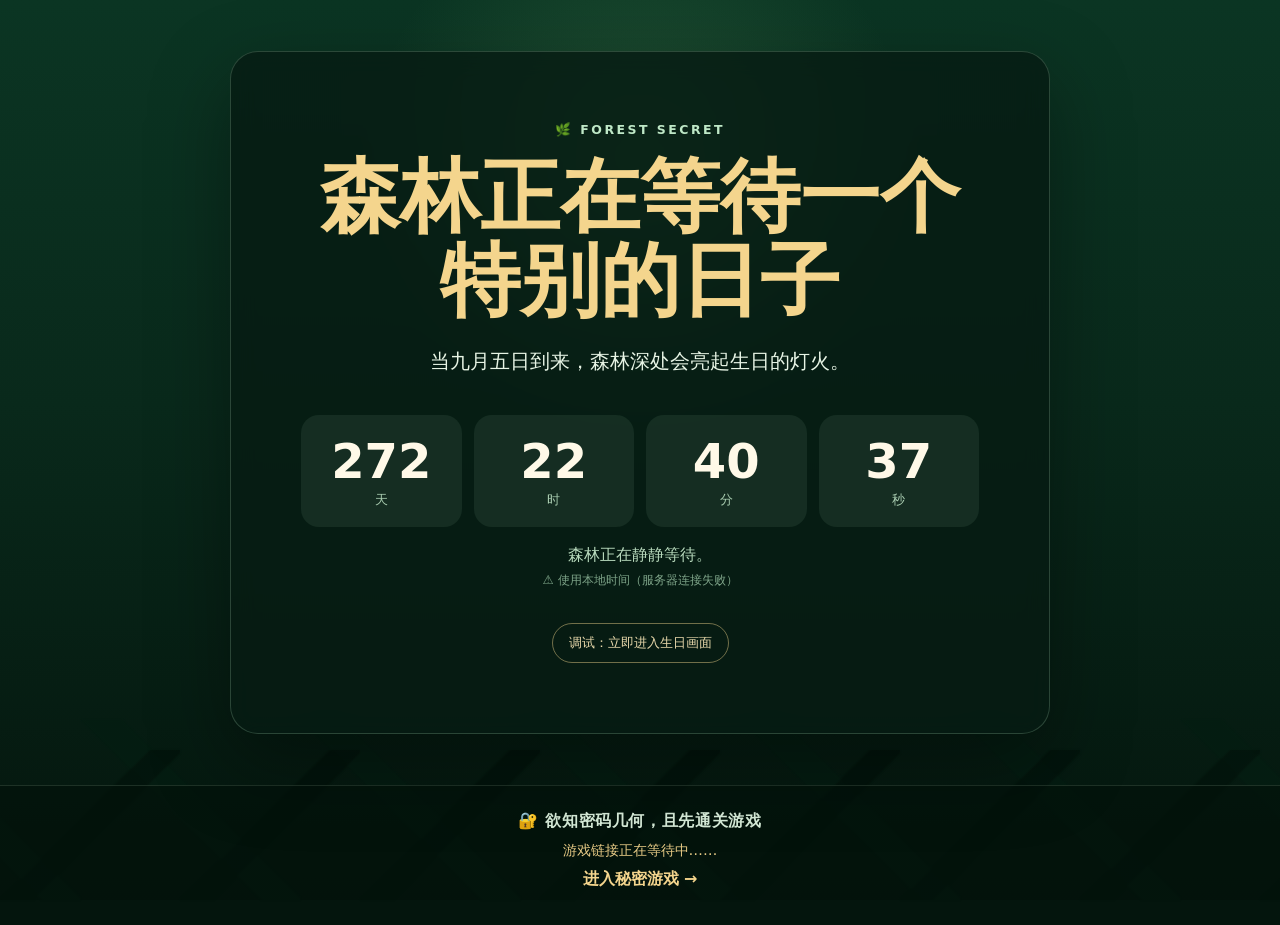
==== index.html @ 9b29046d "init" ====
<!doctype html>
<html lang="zh-CN">
<head>
  <meta charset="utf-8">
  <meta name="viewport" content="width=device-width, initial-scale=1">
  <title>森林里的生日秘密</title>
  <link rel="stylesheet" href="style.css">
</head>
<body>
  <div class="forest-bg"></div>

  <main class="scene">
    <section id="countdownScreen" class="card">
      <div class="badge">🌿 FOREST SECRET</div>
      <h1>森林正在等待一个特别的日子</h1>
      <p class="lead">当九月五日到来，森林深处会亮起生日的灯火。</p>

      <div class="countdown" aria-live="polite">
        <div><strong id="days">--</strong><span>天</span></div>
        <div><strong id="hours">--</strong><span>时</span></div>
        <div><strong id="minutes">--</strong><span>分</span></div>
        <div><strong id="seconds">--</strong><span>秒</span></div>
      </div>

      <p id="status" class="status">正在等待时间服务器……</p>
      <p id="apiStatus" class="api-status">正在连接网络时间服务</p>

      <!-- 删除调试功能时：把下面这个 button 整行删除即可 -->
      <button id="debugBtn" class="debug-btn" type="button">
        调试：立即进入生日画面
      </button>
    </section>

    <section id="birthdayScreen" class="card birthday hidden">
      <div class="fireflies" aria-hidden="true">✦　·　✧　　·　✦　·　✧</div>
      <div class="badge">🎂 HAPPY BIRTHDAY</div>
      <h1>生日快乐！</h1>
      <p class="hero-text">
        愿你走过的每一片森林，都有阳光、微风与藏在树叶间的惊喜。
      </p>
      <div class="lantern">🎂</div>
      <p>今天，森林为你亮起灯火。</p>

      <!-- 删除调试功能时：这个 button 也一起删除 -->
      <button id="backBtn" class="debug-btn" type="button">
        返回倒计时（调试）
      </button>
    </section>
  </main>

  <footer id="secretFooter">
    <div class="secret-hint">
      <span class="secret-title">🔐 欲知密码几何，且先通关游戏</span>
      <span class="secret-loading">
        游戏链接正在等待中……
      </span>
      <!-- 生日当天 JS 才会移除 hidden，让链接出现 -->
      <a id="secretLink" class="secret-link hidden" href="game.html">
        进入秘密游戏 →
      </a>
    </div>
  </footer>

  <script src="script.js"></script>
</body>
</html>
---- style.css ----
:root{
  --deep:#071c13;
  --forest:#0d3b27;
  --leaf:#1f6b45;
  --mint:#bfe8c7;
  --gold:#f4d58d;
  --cream:#fff9e8;
  --glass:rgba(7,28,19,.82);
}
*{box-sizing:border-box}
html,body{margin:0;min-height:100%;font-family:system-ui,-apple-system,"Segoe UI","PingFang SC","Microsoft YaHei",sans-serif}
body{color:var(--cream);background:var(--deep);overflow-x:hidden}
.forest-bg{
  position:fixed;inset:0;z-index:-2;
  background:
    radial-gradient(circle at 50% 18%,rgba(101,173,104,.25),transparent 28%),
    linear-gradient(180deg,#0b3523 0%,#09291b 45%,#04150d 100%);
}
.forest-bg:before,.forest-bg:after{
  content:"";position:absolute;inset:auto 0 0;height:48%;
  background:
    linear-gradient(135deg,transparent 45%,rgba(3,20,12,.9) 46% 55%,transparent 56%) 0 100%/180px 150px repeat-x,
    linear-gradient(45deg,transparent 45%,rgba(5,29,18,.95) 46% 55%,transparent 56%) 80px 100%/220px 180px repeat-x;
  opacity:.9;
}
.forest-bg:after{height:72%;opacity:.28;filter:blur(1px)}
.scene{min-height:calc(100vh - 115px);display:grid;place-items:center;padding:40px 18px}
.card{
  width:min(820px,94vw);padding:clamp(30px,6vw,70px);text-align:center;
  border:1px solid rgba(191,232,199,.2);border-radius:28px;
  background:var(--glass);backdrop-filter:blur(12px);
  box-shadow:0 30px 80px rgba(0,0,0,.35);
}
.badge{letter-spacing:.2em;color:var(--mint);font-size:.78rem;font-weight:700}
h1{font-family:Georgia,"Times New Roman",serif;font-size:clamp(2.2rem,7vw,5rem);line-height:1.05;margin:18px 0;color:var(--gold)}
.lead,.hero-text{font-size:clamp(1rem,2vw,1.25rem);line-height:1.8;color:#e7f4e5}
.countdown{display:grid;grid-template-columns:repeat(4,1fr);gap:12px;margin:36px 0 18px}
.countdown div{padding:18px 8px;border-radius:18px;background:rgba(191,232,199,.08)}
.countdown strong{display:block;font-size:clamp(1.8rem,5vw,3rem);color:var(--cream)}
.countdown span{font-size:.8rem;color:#a9cdb1}
.status{min-height:1.4em;color:#b7d9bc;margin-bottom:5px}
.api-status{font-size:.78rem;color:#7fa58a;margin-top:0}
.debug-btn{
  margin-top:22px;padding:10px 16px;border:1px solid rgba(244,213,141,.45);
  border-radius:999px;background:transparent;color:#e9d9ac;cursor:pointer;
}
.debug-btn:hover{background:rgba(244,213,141,.1)}
.hidden{display:none!important}
.birthday{position:relative;overflow:hidden}
.lantern{font-size:5rem;margin:18px 0;animation:float 2.8s ease-in-out infinite}
.fireflies{color:var(--gold);font-size:2rem;letter-spacing:1rem;animation:twinkle 1.5s infinite alternate}
footer{
  padding:25px 18px 35px;
  text-align:center;
  background:rgba(3,18,11,.68);
  border-top:1px solid rgba(191,232,199,.14);
}
.secret-hint{
  display:flex;
  flex-direction:column;
  align-items:center;
  gap:9px;
  font-size:1rem;
}
.secret-title{
  color:#d7ecd9;
  font-weight:700;
  letter-spacing:.04em;
}
.secret-loading{
  color:var(--gold);
  font-size:.9rem;
  opacity:.95;
}
.secret-link{
  color:var(--gold);
  text-decoration:none;
  font-weight:800;
  font-size:1rem;
}
.secret-link:hover{text-decoration:underline}
@keyframes float{50%{transform:translateY(-10px)}}
@keyframes twinkle{from{opacity:.25;transform:translateY(3px)}to{opacity:1;transform:translateY(-3px)}}
@media(max-width:560px){
  .countdown{grid-template-columns:repeat(2,1fr)}
  footer{line-height:1.6}
}
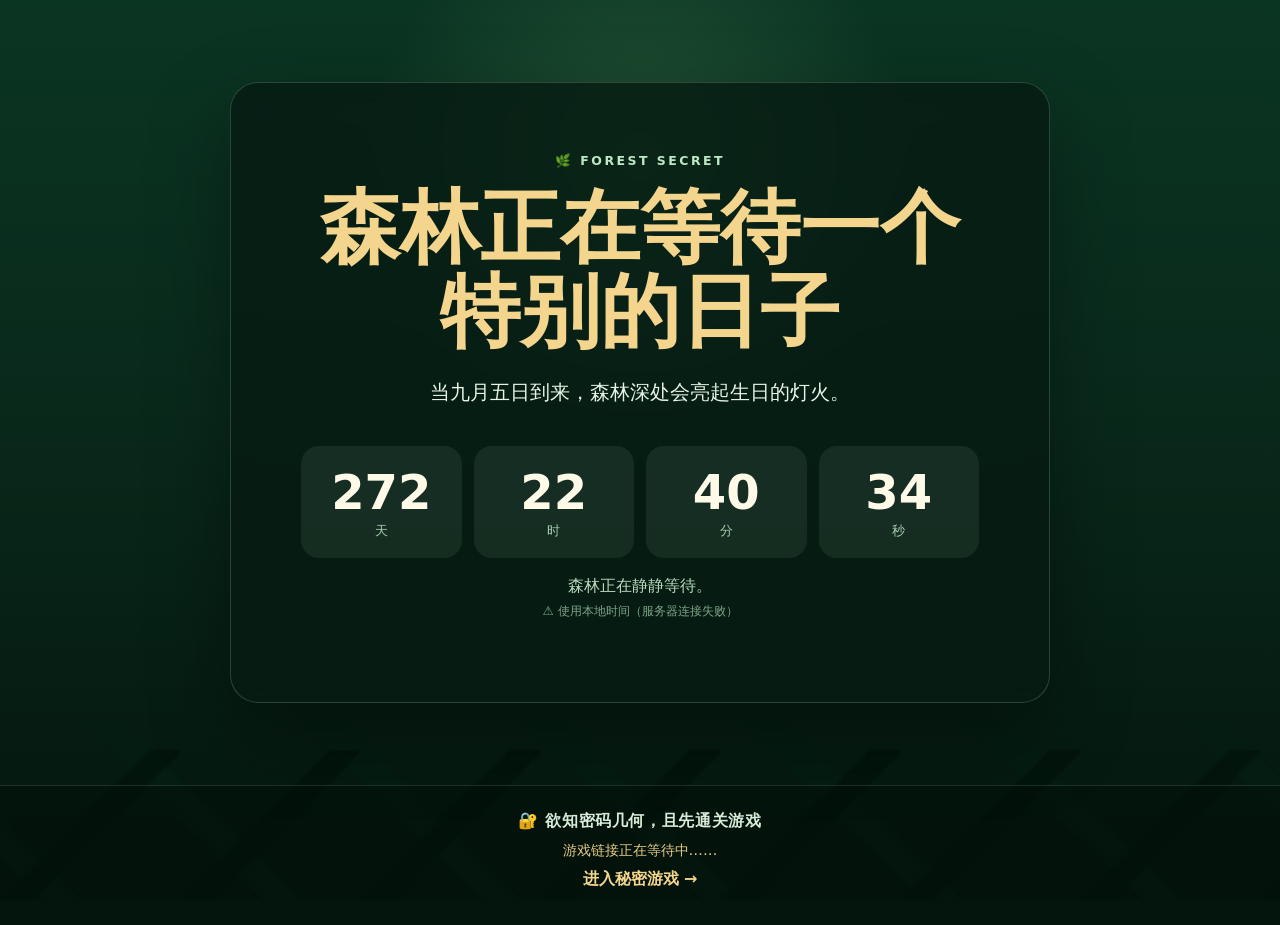
==== commit 76b8e41a: "1" ====
--- a/index.html
+++ b/index.html
@@ -26,9 +26,9 @@
       <p id="apiStatus" class="api-status">正在连接网络时间服务</p>
 
       <!-- 删除调试功能时：把下面这个 button 整行删除即可 -->
-      <button id="debugBtn" class="debug-btn" type="button">
+      <!-- <button id="debugBtn" class="debug-btn" type="button">
         调试：立即进入生日画面
-      </button>
+      </button> -->
     </section>
 
     <section id="birthdayScreen" class="card birthday hidden">
@@ -42,9 +42,9 @@
       <p>今天，森林为你亮起灯火。</p>
 
       <!-- 删除调试功能时：这个 button 也一起删除 -->
-      <button id="backBtn" class="debug-btn" type="button">
+      <!-- <button id="backBtn" class="debug-btn" type="button">
         返回倒计时（调试）
-      </button>
+      </button> -->
     </section>
   </main>
 
